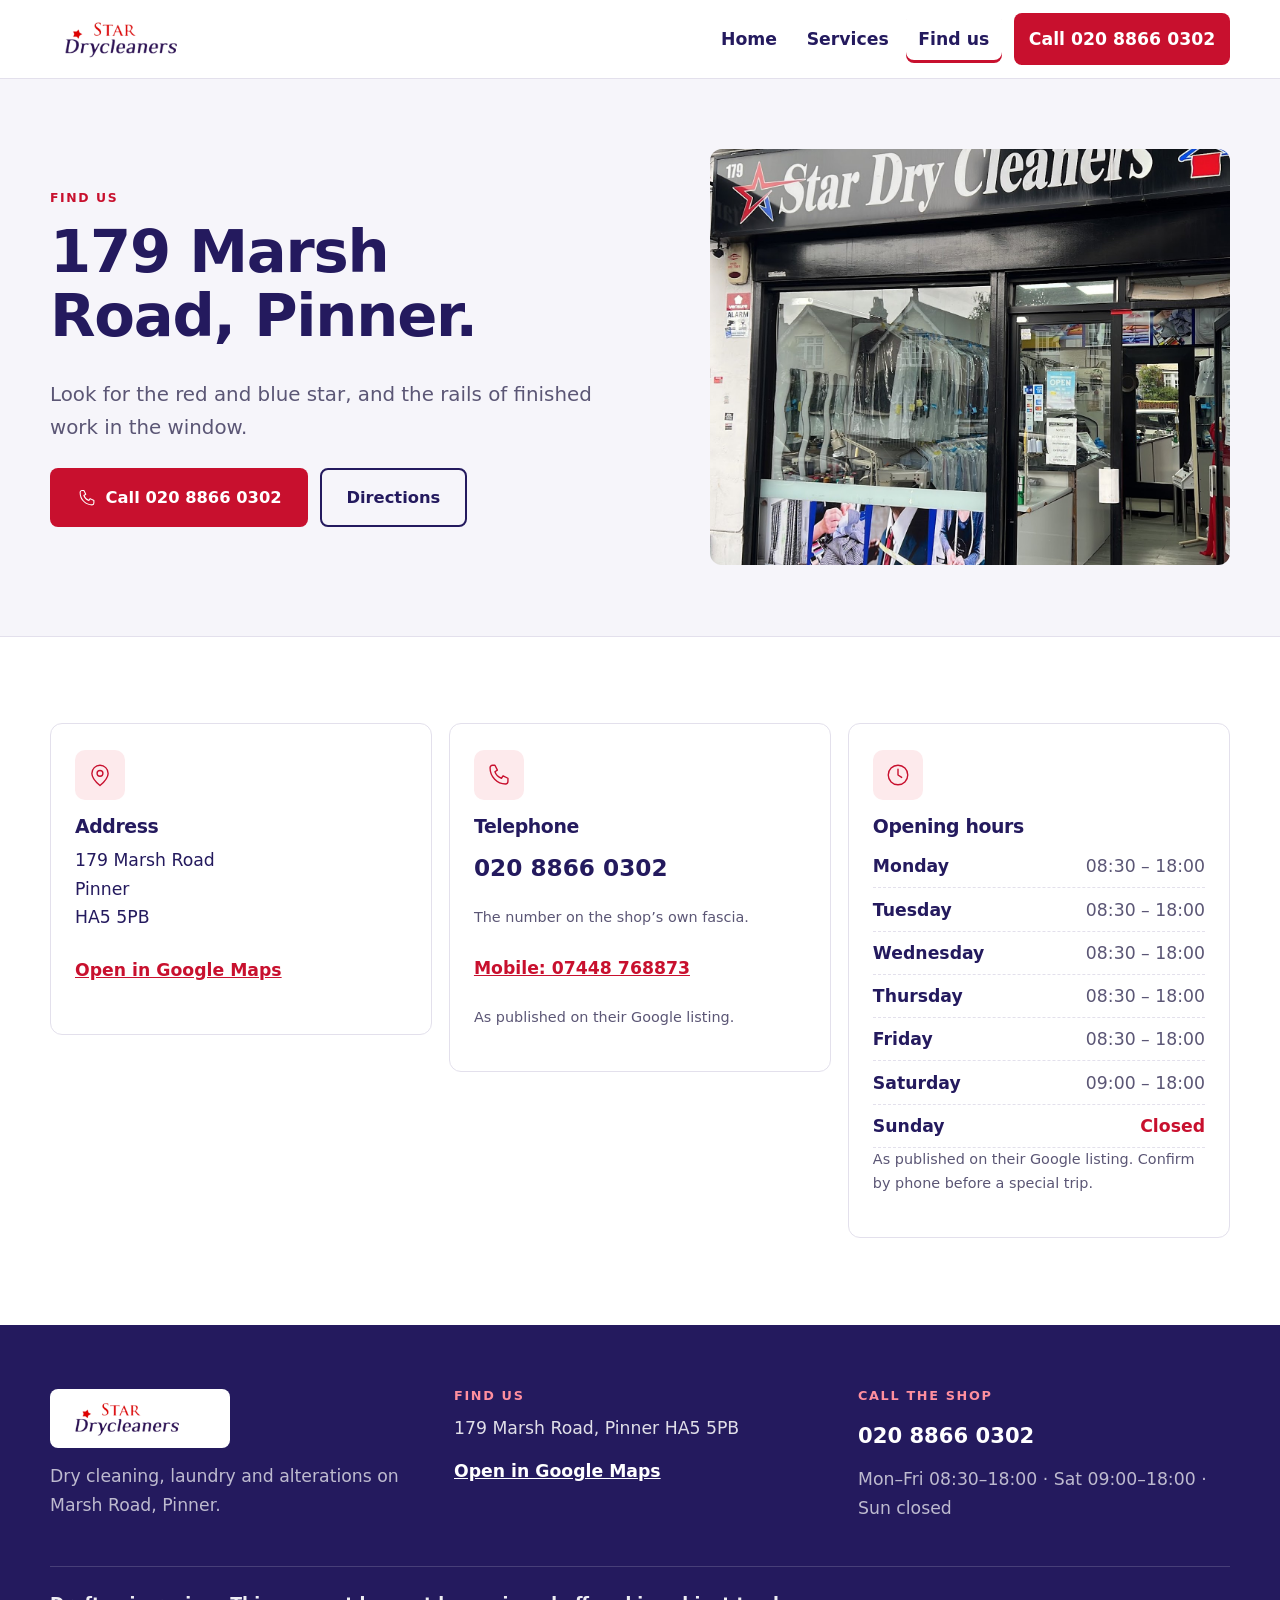
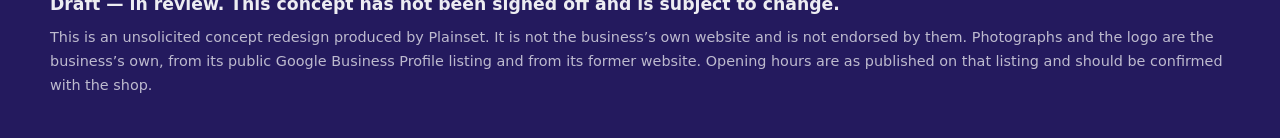
==== contact.html @ ac9503ae "Build Star Dry Cleaners Pinner spec site: 3 pages, brand from their own logo Defect: their Google pr" ====
<!doctype html>
<html lang="en-GB">
<head>
<meta charset="utf-8">
<meta name="viewport" content="width=device-width, initial-scale=1">
<title>Find us — Star Dry Cleaners, 179 Marsh Road, Pinner</title>
<meta name="description" content="Star Dry Cleaners, 179 Marsh Road, Pinner HA5 5PB. Call 020 8866 0302. Opening hours, directions and what we take.">
<link rel="stylesheet" href="assets/css/engine.css">
<link rel="stylesheet" href="assets/css/site.css">
<link rel="icon" href="data:image/svg+xml,%3Csvg xmlns='http://www.w3.org/2000/svg' viewBox='0 0 24 24'%3E%3Crect width='24' height='24' fill='%23241a5e'/%3E%3Cpath fill='%23de0000' d='M12 3l2.6 5.4 5.8.8-4.2 4 1 5.8L12 16.3 6.8 19l1-5.8-4.2-4 5.8-.8z'/%3E%3C/svg%3E">
<script>if('IntersectionObserver' in window)document.documentElement.className='js';</script>
</head>
<body>
<a class="skip" href="#main">Skip to content</a>
<header class="site-head">
  <div class="wrap head-in">
    <a class="brand" href="index.html">
      <img src="assets/img/logo.png" width="957" height="260" alt="Star Dry Cleaners, Pinner">
    </a>
    <button class="nav-toggle" type="button" aria-expanded="false" aria-controls="nav">Menu</button>
    <nav id="nav" class="nav" aria-label="Main">
      <a href="index.html">Home</a> <a href="services.html">Services</a> <a href="contact.html" aria-current="page">Find us</a>
      <a class="btn btn--red nav-call" href="tel:+442088660302">Call 020 8866 0302</a>
    </nav>
  </div>
</header>
<main id="main">

  <section class="phero">
    <div class="wrap phero-in">
      <div data-reveal-hero>
        <p class="kicker">Find us</p>
        <h1>179 Marsh Road, Pinner.</h1>
        <p class="lede">Look for the red and blue star, and the rails of finished work in the window.</p>
        <p class="hero-cta">
          <a class="btn btn--red btn--lg" href="tel:+442088660302"><svg class="ico" viewBox="0 0 32 32" fill="none" stroke="currentColor" stroke-width="1.7" stroke-linecap="round" stroke-linejoin="round" aria-hidden="true"><path d="M11 4l3 6-3 2c1.2 3.5 4.5 6.8 8 8l2-3 6 3v4a3 3 0 0 1-3 3C13.8 27 5 18.2 5 7a3 3 0 0 1 3-3Z"/></svg> Call 020 8866 0302</a>
          <a class="btn btn--ghost btn--lg" href="https://www.google.com/maps/search/Star+Dry+Cleaners+179+Marsh+Road+Pinner+HA5+5PB">Directions</a>
        </p>
      </div>
      <div class="phero-media phero-media--square" data-reveal-hero>
        <img src="assets/img/shopfront-street.jpg" width="1400" height="1265" loading="lazy"
             alt="The Star Dry Cleaners shopfront on Marsh Road, with the projecting star sign and the open sign in the door.">
      </div>
    </div>
  </section>

  <section class="sec">
    <div class="wrap contact-grid">
      <div class="cbox" data-reveal="1">
        <span class="cbox-ico"><svg class="ico" viewBox="0 0 32 32" fill="none" stroke="currentColor" stroke-width="1.7" stroke-linecap="round" stroke-linejoin="round" aria-hidden="true"><path d="M16 29s10-8.6 10-15A10 10 0 0 0 6 14c0 6.4 10 15 10 15Z"/><circle cx="16" cy="14" r="3.6"/></svg></span>
        <h2>Address</h2>
        <p>179 Marsh Road<br>Pinner<br>HA5 5PB</p>
        <p><a class="tlink" href="https://www.google.com/maps/search/Star+Dry+Cleaners+179+Marsh+Road+Pinner+HA5+5PB">Open in Google Maps</a></p>
      </div>
      <div class="cbox" data-reveal="2">
        <span class="cbox-ico"><svg class="ico" viewBox="0 0 32 32" fill="none" stroke="currentColor" stroke-width="1.7" stroke-linecap="round" stroke-linejoin="round" aria-hidden="true"><path d="M11 4l3 6-3 2c1.2 3.5 4.5 6.8 8 8l2-3 6 3v4a3 3 0 0 1-3 3C13.8 27 5 18.2 5 7a3 3 0 0 1 3-3Z"/></svg></span>
        <h2>Telephone</h2>
        <p><a class="big-tel" href="tel:+442088660302">020 8866 0302</a></p>
        <p class="muted small">The number on the shop&rsquo;s own fascia.</p>
        <p><a class="tlink" href="tel:+447448768873">Mobile: 07448 768873</a></p>
        <p class="muted small">As published on their Google listing.</p>
      </div>
      <div class="cbox cbox--hours" data-reveal="3">
        <span class="cbox-ico"><svg class="ico" viewBox="0 0 32 32" fill="none" stroke="currentColor" stroke-width="1.7" stroke-linecap="round" stroke-linejoin="round" aria-hidden="true"><circle cx="16" cy="16" r="12"/><path d="M16 9v7l4.5 3"/></svg></span>
        <h2>Opening hours</h2>
        <dl class="hours">
            <div class="hrow"><dt>Monday</dt><dd>08:30 &ndash; 18:00</dd></div>
            <div class="hrow"><dt>Tuesday</dt><dd>08:30 &ndash; 18:00</dd></div>
            <div class="hrow"><dt>Wednesday</dt><dd>08:30 &ndash; 18:00</dd></div>
            <div class="hrow"><dt>Thursday</dt><dd>08:30 &ndash; 18:00</dd></div>
            <div class="hrow"><dt>Friday</dt><dd>08:30 &ndash; 18:00</dd></div>
            <div class="hrow"><dt>Saturday</dt><dd>09:00 &ndash; 18:00</dd></div>
            <div class="hrow hrow--closed"><dt>Sunday</dt><dd>Closed</dd></div>
        </dl>
        <p class="muted small">As published on their Google listing. Confirm by phone before a
          special trip.</p>
      </div>
    </div>
  </section>

</main>
<footer class="site-foot">
  <div class="wrap foot-in">
    <div class="foot-col">
      <img class="foot-logo" src="assets/img/logo.png" width="957" height="260" alt="Star Dry Cleaners">
      <p class="muted">Dry cleaning, laundry and alterations on Marsh Road, Pinner.</p>
    </div>
    <div class="foot-col">
      <h2>Find us</h2>
      <p>179 Marsh Road, Pinner HA5 5PB</p>
      <p><a class="tlink" href="https://www.google.com/maps/search/Star+Dry+Cleaners+179+Marsh+Road+Pinner+HA5+5PB">Open in Google Maps</a></p>
    </div>
    <div class="foot-col">
      <h2>Call the shop</h2>
      <p><a class="foot-tel" href="tel:+442088660302">020 8866 0302</a></p>
      <p class="muted">Mon&ndash;Fri 08:30&ndash;18:00 &middot; Sat 09:00&ndash;18:00 &middot; Sun&nbsp;closed</p>
    </div>
  </div>
  <div class="wrap foot-note">
    <p><strong>Draft &mdash; in review. This concept has not been signed off and is subject to change.</strong></p>
    <p class="muted small">This is an unsolicited concept redesign produced by Plainset. It is not the
    business&rsquo;s own website and is not endorsed by them. Photographs and the logo are the
    business&rsquo;s own, from its public Google Business Profile listing and from its former website.
    Opening hours are as published on that listing and should be confirmed with the shop.</p>
  </div>
</footer>
<script src="assets/js/main.js"></script>
</body>
</html>
---- assets/css/engine.css ----
/* ==========================================================================
   VDV ENGINE — v0.1.0
   Shared motion and surface layer for every build in this workspace.
   Plain CSS. No build step, no dependency, no runtime.

   Targets: Chrome and Safari. Firefox is not a target.
   Everything here has been measured in Chrome 150 and Safari 26.5.2 — see
   Experiment motionsites/research/ for the evidence behind each rule.

   THE ONE PERFORMANCE RULE, measured at 4x CPU throttle:
     A STATIC SVG filter rasterises once and is essentially free.
     A SMIL-ANIMATED filter re-rasterises every frame, FOREVER — three test
     pieces sat at 21fps while completely stationary because of it.
   So: use filters freely, animate them almost never.
   ========================================================================== */

@layer engine.reset, engine.tokens, engine.motion, engine.surface, engine.guards;

/* ==========================================================================
   TOKENS — the contract each site fills in.
   A site overrides these and inherits everything below.
   ========================================================================== */

@layer engine.tokens {
  :root {
    /* --- the two a site MUST set ------------------------------------------ */
    --brand: #0A5FE0;          /* the one accent */
    --ink: #14171A;            /* body text */

    /* --- derived, so contrast stays predictable across 200 sites ---------- */
    --paper: #FAF9F7;
    --surface: color-mix(in oklab, var(--paper) 96%, var(--ink));
    --rule: color-mix(in oklab, var(--paper) 82%, var(--ink));
    --muted: color-mix(in oklab, var(--ink) 62%, var(--paper));

    /* Contrast flip: light text on dark brands, ink on light ones. The clamp
       turns lightness into a 0/1 switch, so this needs no per-site thought. */
    --on-brand: oklch(from var(--brand)
                      clamp(0, (0.62 - l) * 100, 1) 0 h);

    /* --- motion ----------------------------------------------------------- */
    --dur-fast: 180ms;
    --dur: 320ms;
    --dur-slow: 620ms;
    --ease-out: cubic-bezier(0.22, 1, 0.36, 1);

    /* Spring easings, generated from the damped-harmonic-oscillator solution
       and sampled into linear(). Ours — no library, no licence, no runtime.
       Regenerate with .pipeline/engine/springs.py if you want other curves. */
    --ease-snap: linear(0, 0.03, 0.1069, 0.2131, 0.3344, 0.4596, 0.5805, 0.6914,
                 0.7888, 0.8709, 0.9374, 0.9888, 1.0264, 1.052, 1.0674, 1.0747,
                 1.0757, 1.0721, 1.0654, 1.0568, 1.0475, 1.0381, 1.0293, 1.0214,
                 1.0146, 1.009, 1.0045, 1.0009, 0.9982, 0.9963, 0.995, 0.9942,
                 0.9939, 0.9939, 0.9942, 0.9947, 0.9953, 0.9959, 0.9966, 0.9972,
                 0.9978, 0.9983, 1);
    --ease-settle: linear(0, 0.0219, 0.0781, 0.1569, 0.2485, 0.3455, 0.4425,
                   0.5354, 0.6216, 0.6992, 0.7676, 0.8264, 0.876, 0.9168, 0.9496,
                   0.9753, 0.9948, 1.0091, 1.019, 1.0253, 1.0287, 1.0299, 1.0294,
                   1.0277, 1.0253, 1.0224, 1.0194, 1.0164, 1.0136, 1.011, 1.0087,
                   1.0067, 1.005, 1.0035, 1.0023, 1.0013, 1.0005, 0.9999, 0.9994,
                   0.9991, 0.9989, 0.9988, 1);
    --ease-gentle: linear(0, 0.017, 0.061, 0.123, 0.1959, 0.2743, 0.3542, 0.4325,
                   0.5072, 0.5769, 0.6407, 0.6982, 0.7494, 0.7942, 0.8332, 0.8666,
                   0.895, 0.9188, 0.9387, 0.955, 0.9683, 0.9789, 0.9873, 0.9938,
                   0.9987, 1.0023, 1.0049, 1.0066, 1.0077, 1.0082, 1.0083, 1.0081,
                   1.0077, 1.0071, 1.0064, 1.0057, 1.005, 1.0043, 1.0036, 1.003,
                   1.0024, 1.0019, 1);
  }
}

/* ==========================================================================
   MOTION — reuses the data-reveal hook all 204 sites already have,
   so adopting this deletes JS with zero markup changes.
   ========================================================================== */

@layer engine.motion {

  /* Finished state is the DEFAULT. A browser without scroll timelines gets the
     final layout, never a blank box. Motion is layered on below. */
  [data-reveal] { opacity: 1; }

  @supports (animation-timeline: view()) {
    [data-reveal] {
      animation: eng-reveal linear both;
      animation-timeline: view();
      animation-range: entry 10% cover 26%;
    }
    @keyframes eng-reveal {
      from { opacity: 0; translate: 0 22px; }
      to   { opacity: 1; translate: 0 0; }
    }
    /* Stagger by shifting the RANGE, not by adding delays — a delay on a
       progress timeline does nothing useful. */
    [data-reveal="2"] { animation-range: entry 14% cover 30%; }
    [data-reveal="3"] { animation-range: entry 18% cover 34%; }
    [data-reveal="4"] { animation-range: entry 22% cover 38%; }

    /* ABOVE THE FOLD: view() is wrong here. Its range starts when the element
       ENTERS the viewport, so something already on screen begins ~75% through
       its range and looks frozen. Use scroll() with an absolute range. */
    [data-reveal-hero] {
      animation: eng-reveal linear both;
      animation-timeline: scroll(root block);
      animation-range: 0 40vh;
    }
  }

  /* Scroll progress bar — replaces the last scroll listener. */
  .eng-progress { position: fixed; inset-block-start: 0; inset-inline: 0;
                  height: 3px; z-index: 90; }
  .eng-progress__fill { height: 100%; background: var(--brand);
                        transform-origin: left; scale: 0 1; }
  @supports (animation-timeline: scroll()) {
    .eng-progress__fill {
      animation: eng-grow linear both;
      animation-timeline: scroll(root block);
    }
    @keyframes eng-grow { to { scale: 1 1; } }
  }
  /* Hide it entirely where unsupported rather than showing an empty track. */
  @supports not (animation-timeline: scroll()) { .eng-progress { display: none; } }

  /* STRUCTURAL PATTERN — full-bleed backdrop that content scrolls over.
     A sticky viewport-height backdrop, then the content pulled back up over it
     with a negative margin. Cheaper and better-behaved than position:fixed,
     and it composites on the GPU. Put a <video muted loop playsinline> or an
     image inside .eng-backdrop__media. */
  .eng-backdrop { position: relative; z-index: 0; }
  .eng-backdrop__pin { position: sticky; top: 0; height: 100svh;
                       overflow: clip; }   /* clip, NOT hidden — see guards */
  .eng-backdrop__media { width: 100%; height: 100%; object-fit: cover;
                         display: block; }
  .eng-backdrop__fade { position: absolute; inset-inline: 0; inset-block-end: 0;
                        height: 45%; pointer-events: none;
                        background: linear-gradient(to bottom, transparent, var(--backdrop-out, #000)); }
  .eng-backdrop__over { position: relative; z-index: 1; margin-block-start: -100svh; }
}

/* ==========================================================================
   SURFACE — treatments that make flat CSS read as material.
   All static. Nothing here animates a filter.
   ========================================================================== */

@layer engine.surface {

  /* GLASS. Three things stacked, which is what separates this from a plain
     translucent panel:
       1. the blur, plus a saturation/brightness lift so it reads as glass
          rather than as frosted plastic;
       2. a GRADIENT BORDER — a padding-box/border-box mask difference, so the
          edge is bright where light would catch it and dim where it wouldn't.
          `mask-composite: exclude` is what carves the ring;
       3. a faint radial sheen for the specular fall.
     Recreated here from the mechanism, with our own values. */
  .eng-glass {
    position: relative;
    overflow: hidden;
    border-radius: var(--glass-radius, 16px);
    background: linear-gradient(160deg,
                  rgb(255 255 255 / 0.06) 0%,
                  rgb(255 255 255 / 0.02) 45%,
                  rgb(255 255 255 / 0.01) 100%);
    backdrop-filter: blur(16px) saturate(1.5) brightness(1.06);
    -webkit-backdrop-filter: blur(16px) saturate(1.5) brightness(1.06);
    box-shadow: inset 0 0 14px rgb(255 255 255 / 0.12);
    border: none;
  }
  .eng-glass::before {          /* the lit edge */
    content: ""; position: absolute; inset: 0; pointer-events: none;
    border-radius: inherit; padding: 1.5px;
    background: linear-gradient(180deg,
                  rgb(255 255 255 / 0.34) 0%,
                  rgb(255 255 255 / 0.10) 18%,
                  rgb(255 255 255 / 0.03) 45%,
                  rgb(255 255 255 / 0.03) 58%,
                  rgb(255 255 255 / 0.12) 86%,
                  rgb(255 255 255 / 0.28) 100%);
    -webkit-mask: linear-gradient(#fff 0 0) content-box, linear-gradient(#fff 0 0);
            mask: linear-gradient(#fff 0 0) content-box, linear-gradient(#fff 0 0);
    -webkit-mask-composite: xor;
            mask-composite: exclude;
  }
  .eng-glass::after {           /* the sheen */
    content: ""; position: absolute; inset: 0; pointer-events: none;
    border-radius: inherit;
    background:
      radial-gradient(ellipse at 50% 0%, rgb(255 255 255 / 0.05) 0%, transparent 55%),
      radial-gradient(ellipse at center, transparent 55%, rgb(255 255 255 / 0.02) 100%);
  }

  /* LIT MATERIAL. A static heightmap shaded by the renderer's own lighting —
     the fastest thing we measured (143fps median, zero janky frames) and the
     best-looking. Set --eng-height to a greyscale heightmap.

     CRITICAL: lighting filters read the ALPHA channel as the height field, not
     luminance. A greyscale PNG is fully opaque, so feeding it in directly gives
     a perfectly flat surface with a bare hotspot. The feColorMatrix in
     engine-filters.svg moves luminance into alpha. Do not remove it. */
  .eng-material { filter: url(#eng-lit); background: #000; }

  /* Typography defaults that separate "set" from "defaulted". */
  .eng-type h1, .eng-type h2, .eng-type h3 { text-wrap: balance; }
  .eng-type p, .eng-type li { text-wrap: pretty; }
  .eng-type :is(td, th).num { font-variant-numeric: tabular-nums; }
}

/* ==========================================================================
   GUARDS — invariants only, never a look.

   IMPORTANT, and counter-intuitive: being the LAST layer does not make these
   win against a site's CSS. Unlayered styles outrank every layered style, and
   site stylesheets are unlayered. So a guard that MUST hold — the reduced-motion
   block — carries `!important`. The rest are strong defaults the site is free to
   override, which is the behaviour we want.
   ========================================================================== */

@layer engine.guards {

  /* Reduced motion, done correctly. The three usual lines DO NOT stop a
     scroll-driven animation: animation-duration is ignored on a progress-based
     timeline. Measured — a test element kept running 0 -> 0.54 while scrolling.
     Killing the timeline is what actually honours the setting. */
  @media (prefers-reduced-motion: reduce) {
    html { scroll-behavior: auto; }
    *, *::before, *::after {
      animation-duration: 0.001ms !important;
      animation-iteration-count: 1 !important;
      transition-duration: 0.001ms !important;
      animation-timeline: none !important;
    }
    ::view-transition-group(*),
    ::view-transition-old(*),
    ::view-transition-new(*) { animation: none !important; }
    /* SMIL ignores the setting entirely, so any moving filter must be dropped. */
    .eng-material { filter: none !important; }
  }

  /* Text escaping its box is the most common review failure in this workspace.
     `min-width: auto` on a flex/grid child is what allows it.

     Applied to EVERY element on purpose. For a block child `min-width: 0` is
     already the default, so this is a no-op there and only changes flex/grid
     items — which is exactly the intent. `:where()` contributes zero
     specificity, so any site rule that genuinely wants a minimum still wins.

     Earlier versions scoped this to `.eng-grid`/`.eng-card`, which no site in
     the fleet uses — so the guard would never have fired. Guards have to match
     the markup that actually exists. */
  :where(body *) { min-width: 0; box-sizing: border-box; }

  /* And the text itself. Long unbroken strings — a full email address, a URL —
     are what actually overflow. Targeted at elements that hold them rather
     than everything, so ordinary prose keeps normal breaking. */
  :where(p, li, dd, dt, td, th, address, blockquote, figcaption,
         h1, h2, h3, h4, h5, h6) { overflow-wrap: anywhere; }

  /* overflow:hidden makes an element a SCROLL CONTAINER, which silently freezes
     any scroll-driven animation inside it at one frame. Nothing errors; it just
     sits still. Prefer clip. This catches the common accidental case. */
  :where(.eng-backdrop__pin, .eng-clip) { overflow: clip; }

  /* Keyboard focus must always be visible. */
  :where(a, button, summary, [tabindex]):focus-visible {
    outline: 2px solid var(--brand);
    outline-offset: 3px;
  }

  /* Anchors must clear a sticky header. */
  :where([id]) { scroll-margin-top: var(--eng-header-h, 5rem); }
}
---- assets/css/site.css ----
/* ==========================================================================
   Star Dry Cleaners, 179 Marsh Road, Pinner — site styles
   Palette taken from their own logo: red star and red serif STAR, indigo
   italic "Drycleaners", on white. Light ground, deliberately unlike the
   dark treatment used for the Lilly Whites build.
   ========================================================================== */

:root{
  --indigo:#241a5e;
  --indigo-2:#3b2f7d;
  --ink-3:#5b5675;
  --red:#c8102e;            /* AA-safe on white for text and small UI */
  --red-bright:#de0000;     /* sampled from their logo — large areas only */
  --red-soft:#fdeaec;
  --paper:#ffffff;
  --paper-2:#f6f5fa;
  --line:#e3e0ec;
  --ease-out:cubic-bezier(.22,.75,.3,1);
  --wrap:1180px;
  --r:12px;
}

*,*::before,*::after{box-sizing:border-box}
html{-webkit-text-size-adjust:100%}
body{
  margin:0;background:var(--paper);color:var(--indigo);
  font:400 clamp(1rem,.96rem + .2vw,1.08rem)/1.66 ui-sans-serif,system-ui,-apple-system,"Segoe UI",Roboto,Helvetica,Arial,sans-serif;
  -webkit-font-smoothing:antialiased;
}
img{max-width:100%;height:auto;display:block}
a{color:var(--red)}
a:focus-visible,button:focus-visible{outline:3px solid var(--red);outline-offset:3px;border-radius:6px}
/* engine.css:255 puts `overflow-wrap:anywhere` on headings, which breaks words
   mid-character on narrow screens. Headings break on words only. */
h1,h2,h3,h4{overflow-wrap:normal;word-break:normal;text-wrap:balance}
h1,h2,h3{margin:0 0 .5em;line-height:1.09;letter-spacing:-.021em;font-weight:800}
h1{font-size:clamp(2.1rem,1.35rem + 3.2vw,3.7rem)}
h2{font-size:clamp(1.6rem,1.15rem + 2vw,2.6rem)}
h3{font-size:clamp(1.08rem,1rem + .42vw,1.26rem)}
p{margin:0 0 1rem}
em{font-style:italic}
.wrap{width:min(100% - 2.4rem,var(--wrap));margin-inline:auto}
.muted{color:var(--ink-3)}
.small{font-size:.9rem}
.skip{position:absolute;left:-9999px}
.skip:focus{left:1rem;top:1rem;z-index:99;background:var(--indigo);color:#fff;padding:.7rem 1rem;border-radius:8px}

.kicker{font-size:.775rem;font-weight:800;letter-spacing:.13em;text-transform:uppercase;
  color:var(--red);margin:0 0 .7rem;display:flex;align-items:center;gap:.5rem;flex-wrap:wrap}
.kicker--light{color:#ffe3e7}   /* 4.87:1 on the red band, 12.6:1 on indigo */
.rate{display:inline-flex;align-items:center;gap:.3rem;font-size:.95rem;letter-spacing:0;color:var(--indigo)}
.star{width:15px;height:15px;color:var(--red-bright);flex:0 0 auto}

/* ---------- buttons ---------- */
.btn{display:inline-flex;align-items:center;justify-content:center;gap:.55rem;
  min-height:48px;padding:.72rem 1.3rem;border-radius:8px;border:2px solid transparent;
  font-weight:700;text-decoration:none;cursor:pointer;
  transition:transform .18s var(--ease-out),background-color .18s,color .18s,border-color .18s}
.btn:hover{transform:translateY(-2px)}
.btn[href^="tel:"]{white-space:nowrap}
.btn--lg{min-height:54px;padding:.85rem 1.55rem;font-size:1.02rem}
.btn--red{background:var(--red);color:#fff}
.btn--red:hover{background:#a60d26}
.btn--white{background:#fff;color:var(--indigo)}
.btn--white:hover{background:var(--red-soft)}
.btn--ghost{background:transparent;color:var(--indigo);border-color:var(--indigo)}
.btn--ghost:hover{background:var(--indigo);color:#fff}
.btn--ghost-light{background:transparent;color:#fff;border-color:rgba(255,255,255,.75)}
.btn--ghost-light:hover{background:#fff;color:var(--indigo)}
.btn .ico{width:20px;height:20px;flex:0 0 auto}
.ico{width:26px;height:26px}

/* ---------- header ---------- */
.site-head{position:sticky;top:0;z-index:40;background:#fff;border-bottom:1px solid var(--line)}
.head-in{display:flex;align-items:center;gap:1rem;min-height:78px}
.brand{margin-right:auto;display:flex;align-items:center;min-height:44px}
.brand img{width:170px;height:auto}
.nav{display:flex;align-items:center;gap:.25rem}
.nav a{color:var(--indigo);text-decoration:none;padding:.6rem .8rem;border-radius:8px;
  font-weight:600;min-height:44px;display:inline-flex;align-items:center}
.nav a:hover{background:var(--paper-2)}
@media (min-width:761px){.nav a[aria-current="page"]{box-shadow:inset 0 -3px 0 var(--red)}}
.nav .nav-call{margin-left:.5rem;color:#fff}
.nav-toggle{display:none;white-space:nowrap;background:transparent;color:var(--indigo);
  border:2px solid var(--indigo);border-radius:8px;min-height:44px;padding:.5rem 1rem;font-weight:700}

/* ---------- hero ---------- */
.hero{position:relative;padding-bottom:clamp(2rem,1rem + 4vw,4rem);background:var(--paper-2)}
.hero-img img{width:100%;aspect-ratio:16/8;object-fit:cover;object-position:50% 42%}
.hero-card{
  background:#fff;border:1px solid var(--line);border-radius:var(--r);
  padding:clamp(1.5rem,1rem + 2vw,2.6rem);max-width:44rem;
  margin-top:clamp(-3.5rem,-2rem - 3vw,-1.5rem);position:relative;z-index:2;
  box-shadow:0 24px 60px -34px rgba(36,26,94,.5);
  border-top:4px solid var(--red);
}
.lede{font-size:clamp(1.04rem,1rem + .5vw,1.24rem);color:var(--ink-3);max-width:34rem}
.hero-cta{display:flex;flex-wrap:wrap;gap:.7rem;margin:1.5rem 0 0}

/* ---------- strip ---------- */
.strip{background:var(--indigo);color:#fff}
.strip-in{display:grid;grid-template-columns:repeat(3,1fr);gap:1rem;padding:1.15rem 0}
.strip p{display:flex;align-items:center;gap:.65rem;margin:0;font-weight:700;font-size:.96rem}
.strip .ico{width:24px;height:24px;flex:0 0 auto;color:#ff8f9e}

/* ---------- sections ---------- */
.sec{padding:clamp(3rem,2rem + 5vw,5.4rem) 0}
.sec--tint{background:var(--paper-2)}
.sec-head{max-width:44rem;margin-bottom:2.3rem}
.sec-sub{color:var(--ink-3);font-size:1.04rem}
.sec-more{margin-top:2rem}
.sr-head{font-size:clamp(1.4rem,1.15rem + 1vw,2rem);margin-bottom:1.6rem}

.cards{display:grid;gap:1.05rem;grid-template-columns:repeat(auto-fit,minmax(256px,1fr))}
@media (min-width:1000px){.cards{grid-template-columns:repeat(3,1fr)}}
.card{background:#fff;border:1px solid var(--line);border-radius:var(--r);padding:1.5rem 1.4rem;
  display:flex;flex-direction:column;transition:transform .2s var(--ease-out),box-shadow .2s,border-color .2s}
.card:hover{transform:translateY(-4px);box-shadow:0 14px 30px -18px rgba(36,26,94,.35);border-color:#cfc9e0}
.card-ico{display:inline-flex;align-items:center;justify-content:center;width:52px;height:52px;
  border-radius:10px;background:var(--red-soft);color:var(--red);margin-bottom:1rem}
.card h3{margin-bottom:.4rem}
.card p{color:var(--ink-3);margin:0}

/* ---------- feature ---------- */
.feature{padding:clamp(3rem,2rem + 5vw,5.4rem) 0;background:var(--indigo);color:#fff}
.feature-in{display:grid;gap:clamp(1.8rem,1rem + 3vw,3.4rem);
  grid-template-columns:minmax(0,1fr) minmax(0,.95fr);align-items:center}
.feature-media img{border-radius:var(--r);width:100%;aspect-ratio:4/3;object-fit:cover}
.feature-copy h2{color:#fff}
.feature-copy p{color:rgba(255,255,255,.87)}
.feature-cta{margin-top:1.4rem}

/* ---------- quotes ---------- */
.quotes{display:grid;gap:1.05rem;grid-template-columns:repeat(auto-fit,minmax(278px,1fr))}
.quote{margin:0;background:#fff;border:1px solid var(--line);border-radius:var(--r);
  padding:1.5rem 1.4rem;display:flex;flex-direction:column}
.quote .stars{display:flex;gap:2px;margin-bottom:.8rem}
.quote blockquote{margin:0 0 1rem}
.quote p{margin:0;color:var(--indigo-2)}
.quote figcaption{margin-top:auto;font-weight:700;font-size:.95rem}
.quote figcaption span{display:block;font-weight:400;color:var(--ink-3);font-size:.85rem}

/* ---------- band ---------- */
.band{background:var(--red);color:#fff;padding:clamp(2.8rem,2rem + 4vw,4.4rem) 0}
.band-in{max-width:46rem}
.band h2{color:#fff}
.band-sub{color:rgba(255,255,255,.94);font-size:1.06rem}
.band-cta{display:flex;flex-wrap:wrap;gap:.7rem;margin-top:1.5rem}

/* ---------- page hero ---------- */
.phero{background:var(--paper-2);padding:clamp(2.5rem,2rem + 4vw,4.4rem) 0;border-bottom:1px solid var(--line)}
.phero-in{display:grid;gap:clamp(1.6rem,1rem + 3vw,3rem);
  grid-template-columns:minmax(0,1fr) minmax(0,.85fr);align-items:center}
.phero-media img{border-radius:var(--r);width:100%;aspect-ratio:16/10;object-fit:cover}
/* shopfront-street.jpg is 1400x1265 — nearly square. A 16/10 box threw away 31%. */
.phero-media--square img{aspect-ratio:5/4}

/* ---------- rows / split ---------- */
.srows{display:grid;gap:.85rem}
.srow{display:flex;gap:1.1rem;align-items:flex-start;padding:1.35rem;border:1px solid var(--line);
  border-radius:var(--r);background:#fff;transition:border-color .2s,transform .2s var(--ease-out)}
.srow:hover{border-color:var(--red);transform:translateX(3px)}
.srow-ico{display:inline-flex;align-items:center;justify-content:center;width:50px;height:50px;flex:0 0 auto;
  border-radius:10px;background:var(--red-soft);color:var(--red)}
.srow h3{margin-bottom:.25rem}
.srow p{margin:0;color:var(--ink-3)}

.split{display:grid;gap:clamp(1.8rem,1rem + 3vw,3.2rem);
  grid-template-columns:minmax(0,1fr) minmax(0,.85fr);align-items:center}
.split-media img{border-radius:var(--r);width:100%;aspect-ratio:4/5;object-fit:cover}
.ticks{list-style:none;margin:1.2rem 0 1rem;padding:0;display:grid;gap:.5rem;
  grid-template-columns:repeat(auto-fit,minmax(180px,1fr))}
.ticks li{display:flex;align-items:center;gap:.6rem;font-weight:600}
.ticks .ico{width:19px;height:19px;color:var(--red);flex:0 0 auto}

.note{background:var(--red-soft);border-radius:var(--r);padding:clamp(1.6rem,1rem + 2vw,2.5rem);
  max-width:52rem;border-left:4px solid var(--red)}
.note h2{font-size:clamp(1.3rem,1.1rem + 1vw,1.85rem)}
.note p{margin-bottom:.7rem}

/* ---------- contact ---------- */
.contact-grid{display:grid;gap:1.05rem;align-items:start;grid-template-columns:repeat(auto-fit,minmax(264px,1fr))}
.cbox{border:1px solid var(--line);border-radius:var(--r);padding:1.6rem 1.5rem;background:#fff}
.cbox h2{font-size:1.18rem;margin-bottom:.6rem}
.cbox-ico{display:inline-flex;align-items:center;justify-content:center;width:50px;height:50px;
  border-radius:10px;background:var(--red-soft);color:var(--red);margin-bottom:1rem}
.big-tel{font-size:1.45rem;font-weight:800;text-decoration:none;color:var(--indigo);
  display:inline-flex;align-items:center;min-height:44px}
.big-tel:hover{color:var(--red)}
.tlink{display:inline-flex;align-items:center;min-height:44px;font-weight:600}
.hours{margin:0;display:grid;gap:.05rem}
.hrow{display:flex;justify-content:space-between;gap:1rem;padding:.4rem 0;border-bottom:1px dashed var(--line)}
.hrow dt{font-weight:600}
.hrow dd{margin:0;color:var(--ink-3);font-variant-numeric:tabular-nums}
.hrow--closed dd{color:var(--red);font-weight:700}

/* ---------- footer ---------- */
.site-foot{background:var(--indigo);color:#fff;padding:clamp(2.6rem,2rem + 3vw,4rem) 0 2rem}
.foot-in{display:grid;gap:2rem;grid-template-columns:repeat(auto-fit,minmax(228px,1fr))}
.foot-logo{width:180px;background:#fff;border-radius:8px;padding:.5rem .7rem;margin-bottom:.9rem}
.foot-col h2{font-size:.8rem;letter-spacing:.13em;text-transform:uppercase;color:#ff8f9e;margin-bottom:.7rem}
.foot-col p{margin:0 0 .45rem;color:rgba(255,255,255,.86)}
.foot-col a{color:#fff}
.foot-tel{font-size:1.32rem;font-weight:800;text-decoration:none;display:inline-flex;align-items:center;min-height:44px}
.foot-tel:hover{color:#ff8f9e}
.site-foot .muted{color:rgba(255,255,255,.7)}
.foot-note{margin-top:2.3rem;padding-top:1.4rem;border-top:1px solid rgba(255,255,255,.16)}
.foot-note p{margin:0 0 .5rem;color:rgba(255,255,255,.92)}

/* ==========================================================================
   Reveal — replaces engine.css's scroll-linked motion, which strands
   elements at partial opacity. AGENTS.md standing rule, 2026-07-11.
   ========================================================================== */
@supports (animation-timeline: view()){
  [data-reveal],[data-reveal-hero]{animation:none;animation-timeline:none}
}
[data-reveal],[data-reveal-hero]{opacity:1}
@media (prefers-reduced-motion:no-preference){
  .js [data-reveal]:not(.is-visible),
  .js [data-reveal-hero]:not(.is-visible){opacity:0;translate:0 18px}
  .js [data-reveal],.js [data-reveal-hero]{
    transition:opacity 560ms var(--ease-out),translate 560ms var(--ease-out)}
  .js [data-reveal].is-visible,.js [data-reveal-hero].is-visible{opacity:1;translate:0 0}
  .js [data-reveal="2"]{transition-delay:80ms}
  .js [data-reveal="3"]{transition-delay:160ms}
}

/* ---------- responsive ---------- */
@media (max-width:900px){
  .feature-in,.phero-in,.split{grid-template-columns:1fr}
  .feature-media{order:2}
  .strip-in{grid-template-columns:1fr;gap:.6rem}

}
@media (max-width:760px){
  .nav-toggle{display:none}
  .js .nav-toggle{display:inline-flex;align-items:center}
  .nav{
    position:absolute;left:0;right:0;top:100%;background:#fff;
    flex-direction:column;align-items:stretch;gap:.2rem;padding:.6rem 1.2rem 1.2rem;
    border-bottom:1px solid var(--line);box-shadow:0 18px 30px -22px rgba(36,26,94,.5);
  }
  .nav{display:flex}                 /* JS off: nav visible, stacked */
  .js .nav{display:none}             /* JS on: behind the Menu button */
  .js .nav.is-open{display:flex}
  .nav a[aria-current="page"]{background:var(--paper-2);font-weight:800}
  .nav a[aria-current="page"]::before{content:"";width:4px;align-self:stretch;
    background:var(--red);border-radius:2px;margin-right:.55rem}
  .site-head{position:relative}
  .head-in{position:relative;flex-wrap:wrap}
  .nav .nav-call{margin:.5rem 0 0}
  .hero-img img{aspect-ratio:16/11}
  .hero-card{margin-top:-1.4rem}
}
@media (max-width:420px){
  .brand img{width:142px}
}
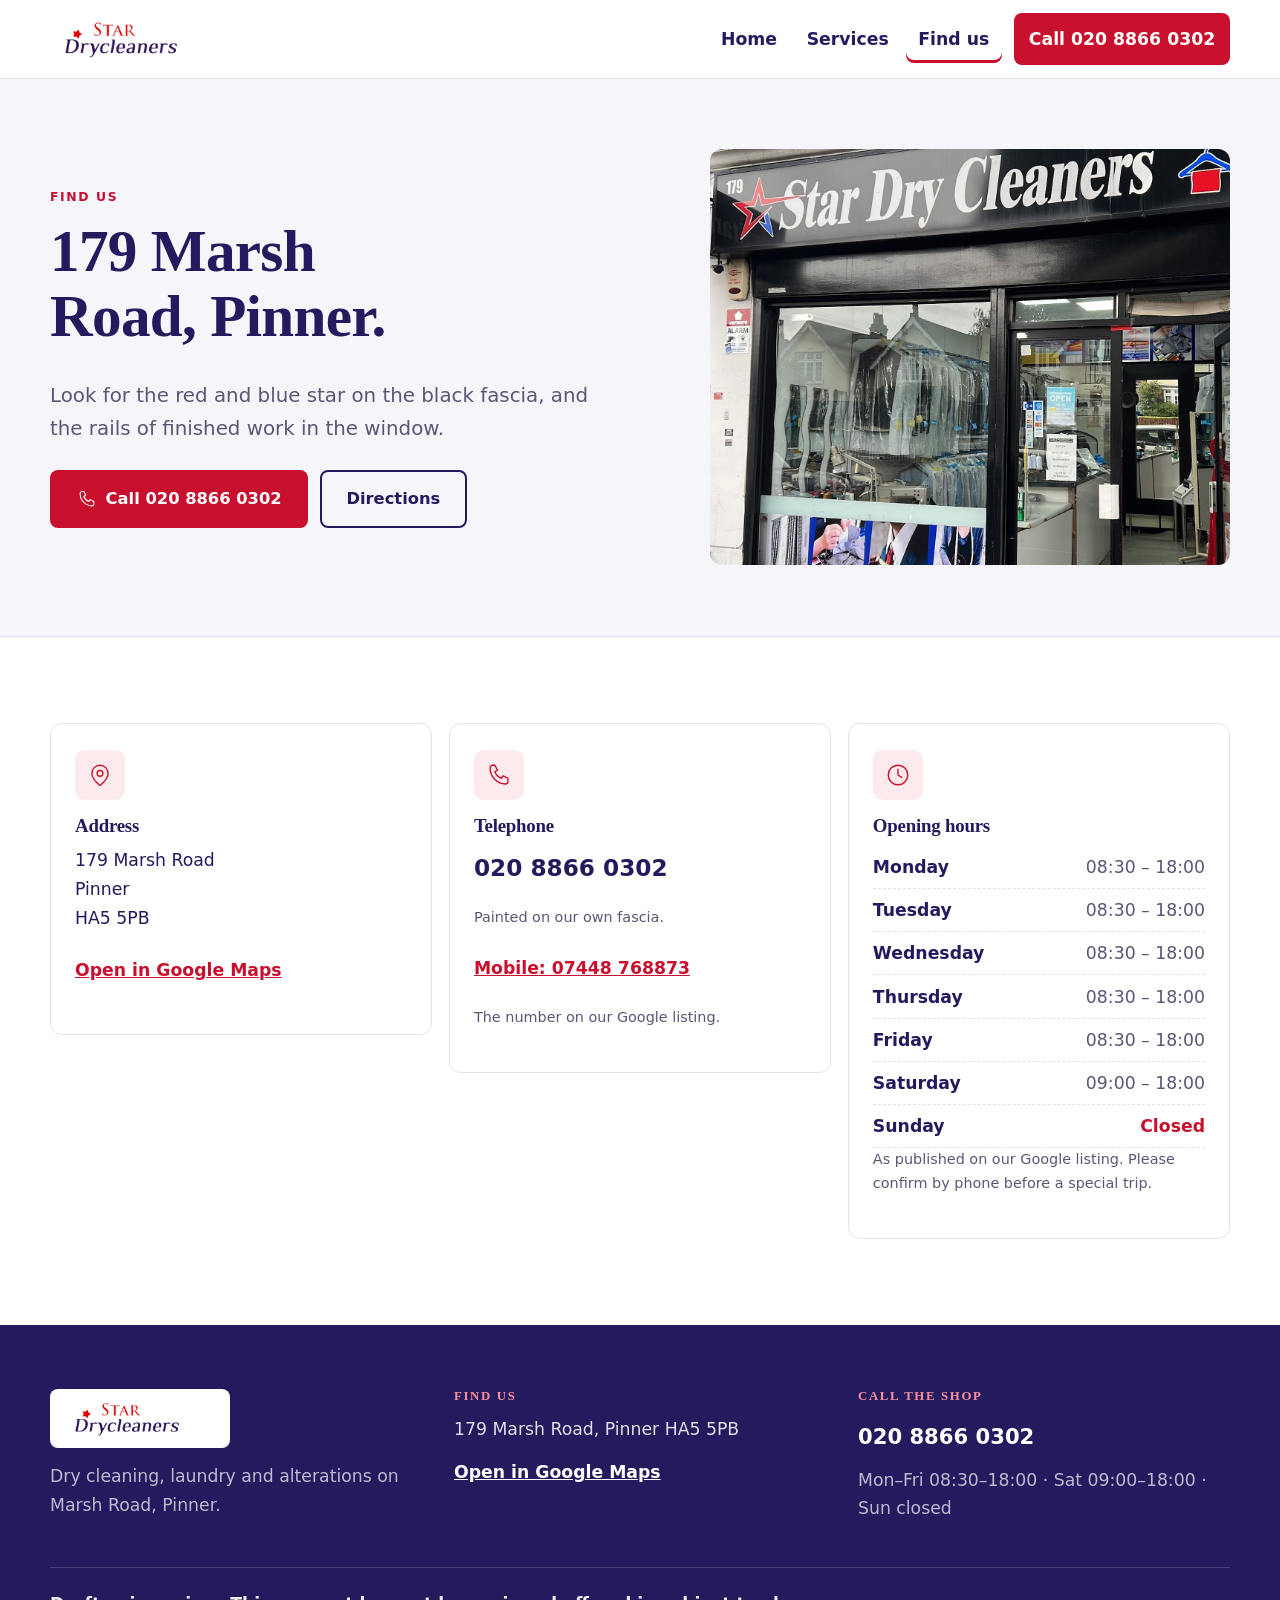
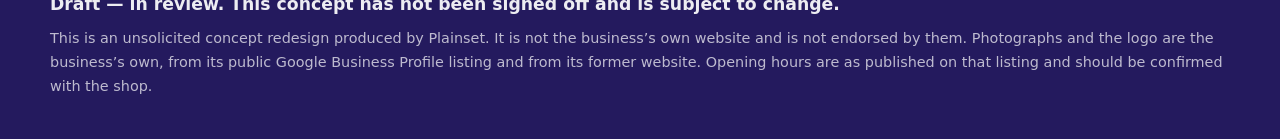
==== commit e74b4d5b: "Round 3: match the hero box to the source ratio so the fascia survives Rounds 2 and 3 both tried to " ====
--- a/contact.html
+++ b/contact.html
@@ -31,7 +31,7 @@
       <div data-reveal-hero>
         <p class="kicker">Find us</p>
         <h1>179 Marsh Road, Pinner.</h1>
-        <p class="lede">Look for the red and blue star, and the rails of finished work in the window.</p>
+        <p class="lede">Look for the red and blue star on the black fascia, and the rails of finished work in the window.</p>
         <p class="hero-cta">
           <a class="btn btn--red btn--lg" href="tel:+442088660302"><svg class="ico" viewBox="0 0 32 32" fill="none" stroke="currentColor" stroke-width="1.7" stroke-linecap="round" stroke-linejoin="round" aria-hidden="true"><path d="M11 4l3 6-3 2c1.2 3.5 4.5 6.8 8 8l2-3 6 3v4a3 3 0 0 1-3 3C13.8 27 5 18.2 5 7a3 3 0 0 1 3-3Z"/></svg> Call 020 8866 0302</a>
           <a class="btn btn--ghost btn--lg" href="https://www.google.com/maps/search/Star+Dry+Cleaners+179+Marsh+Road+Pinner+HA5+5PB">Directions</a>
@@ -39,7 +39,7 @@
       </div>
       <div class="phero-media phero-media--square" data-reveal-hero>
         <img src="assets/img/shopfront-street.jpg" width="1400" height="1265" loading="lazy"
-             alt="The Star Dry Cleaners shopfront on Marsh Road, with the projecting star sign and the open sign in the door.">
+             alt="The Star Dry Cleaners shopfront on Marsh Road: the black fascia with the red and blue star, rails of covered garments in the window, and the OPEN sign in the door.">
       </div>
     </div>
   </section>
@@ -56,9 +56,9 @@
         <span class="cbox-ico"><svg class="ico" viewBox="0 0 32 32" fill="none" stroke="currentColor" stroke-width="1.7" stroke-linecap="round" stroke-linejoin="round" aria-hidden="true"><path d="M11 4l3 6-3 2c1.2 3.5 4.5 6.8 8 8l2-3 6 3v4a3 3 0 0 1-3 3C13.8 27 5 18.2 5 7a3 3 0 0 1 3-3Z"/></svg></span>
         <h2>Telephone</h2>
         <p><a class="big-tel" href="tel:+442088660302">020 8866 0302</a></p>
-        <p class="muted small">The number on the shop&rsquo;s own fascia.</p>
+        <p class="muted small">Painted on our own fascia.</p>
         <p><a class="tlink" href="tel:+447448768873">Mobile: 07448 768873</a></p>
-        <p class="muted small">As published on their Google listing.</p>
+        <p class="muted small">The number on our Google listing.</p>
       </div>
       <div class="cbox cbox--hours" data-reveal="3">
         <span class="cbox-ico"><svg class="ico" viewBox="0 0 32 32" fill="none" stroke="currentColor" stroke-width="1.7" stroke-linecap="round" stroke-linejoin="round" aria-hidden="true"><circle cx="16" cy="16" r="12"/><path d="M16 9v7l4.5 3"/></svg></span>
@@ -72,7 +72,7 @@
             <div class="hrow"><dt>Saturday</dt><dd>09:00 &ndash; 18:00</dd></div>
             <div class="hrow hrow--closed"><dt>Sunday</dt><dd>Closed</dd></div>
         </dl>
-        <p class="muted small">As published on their Google listing. Confirm by phone before a
+        <p class="muted small">As published on our Google listing. Please confirm by phone before a
           special trip.</p>
       </div>
     </div>
--- a/assets/css/site.css
+++ b/assets/css/site.css
@@ -33,7 +33,9 @@
 /* engine.css:255 puts `overflow-wrap:anywhere` on headings, which breaks words
    mid-character on narrow screens. Headings break on words only. */
 h1,h2,h3,h4{overflow-wrap:normal;word-break:normal;text-wrap:balance}
-h1,h2,h3{margin:0 0 .5em;line-height:1.09;letter-spacing:-.021em;font-weight:800}
+h1,h2,h3{margin:0 0 .5em;line-height:1.11;letter-spacing:-.012em;font-weight:700;
+  font-family:"Iowan Old Style","Palatino Linotype",Palatino,Georgia,"Times New Roman",serif}
+.brand-serif{font-family:"Iowan Old Style",Palatino,Georgia,serif}
 h1{font-size:clamp(2.1rem,1.35rem + 3.2vw,3.7rem)}
 h2{font-size:clamp(1.6rem,1.15rem + 2vw,2.6rem)}
 h3{font-size:clamp(1.08rem,1rem + .42vw,1.26rem)}
@@ -86,7 +88,10 @@
 
 /* ---------- hero ---------- */
 .hero{position:relative;padding-bottom:clamp(2rem,1rem + 4vw,4rem);background:var(--paper-2)}
-.hero-img img{width:100%;aspect-ratio:16/8;object-fit:cover;object-position:50% 42%}
+/* shopfront.jpg is 1700x956 and the fascia — with "Tel:020 8866 0302" on it — sits in the
+   top band of the frame. A 16/8 box anchored at 42% cut the number off entirely. Anchor to
+   the top so the sign always survives, and use a shallower crop. */
+.hero-img img{width:100%;aspect-ratio:16/9;object-fit:cover;object-position:50% 12%}
 .hero-card{
   background:#fff;border:1px solid var(--line);border-radius:var(--r);
   padding:clamp(1.5rem,1rem + 2vw,2.6rem);max-width:44rem;
@@ -125,7 +130,7 @@
 .feature{padding:clamp(3rem,2rem + 5vw,5.4rem) 0;background:var(--indigo);color:#fff}
 .feature-in{display:grid;gap:clamp(1.8rem,1rem + 3vw,3.4rem);
   grid-template-columns:minmax(0,1fr) minmax(0,.95fr);align-items:center}
-.feature-media img{border-radius:var(--r);width:100%;aspect-ratio:4/3;object-fit:cover}
+.feature-media img{border-radius:var(--r);width:100%;aspect-ratio:16/9;object-fit:cover}
 .feature-copy h2{color:#fff}
 .feature-copy p{color:rgba(255,255,255,.87)}
 .feature-cta{margin-top:1.4rem}
@@ -151,9 +156,9 @@
 .phero{background:var(--paper-2);padding:clamp(2.5rem,2rem + 4vw,4.4rem) 0;border-bottom:1px solid var(--line)}
 .phero-in{display:grid;gap:clamp(1.6rem,1rem + 3vw,3rem);
   grid-template-columns:minmax(0,1fr) minmax(0,.85fr);align-items:center}
-.phero-media img{border-radius:var(--r);width:100%;aspect-ratio:16/10;object-fit:cover}
+.phero-media img{border-radius:var(--r);width:100%;aspect-ratio:4/3;object-fit:cover}
 /* shopfront-street.jpg is 1400x1265 — nearly square. A 16/10 box threw away 31%. */
-.phero-media--square img{aspect-ratio:5/4}
+.phero-media--square img{aspect-ratio:5/4;object-position:50% 22%}
 
 /* ---------- rows / split ---------- */
 .srows{display:grid;gap:.85rem}
@@ -167,7 +172,7 @@
 
 .split{display:grid;gap:clamp(1.8rem,1rem + 3vw,3.2rem);
   grid-template-columns:minmax(0,1fr) minmax(0,.85fr);align-items:center}
-.split-media img{border-radius:var(--r);width:100%;aspect-ratio:4/5;object-fit:cover}
+.split-media img{border-radius:var(--r);width:100%;aspect-ratio:16/9;object-fit:cover}
 .ticks{list-style:none;margin:1.2rem 0 1rem;padding:0;display:grid;gap:.5rem;
   grid-template-columns:repeat(auto-fit,minmax(180px,1fr))}
 .ticks li{display:flex;align-items:center;gap:.6rem;font-weight:600}
@@ -246,10 +251,10 @@
   .nav a[aria-current="page"]{background:var(--paper-2);font-weight:800}
   .nav a[aria-current="page"]::before{content:"";width:4px;align-self:stretch;
     background:var(--red);border-radius:2px;margin-right:.55rem}
-  .site-head{position:relative}
+  .site-head{position:sticky;top:0}
   .head-in{position:relative;flex-wrap:wrap}
   .nav .nav-call{margin:.5rem 0 0}
-  .hero-img img{aspect-ratio:16/11}
+  .hero-img img{aspect-ratio:16/9;object-position:50% 50%}
   .hero-card{margin-top:-1.4rem}
 }
 @media (max-width:420px){
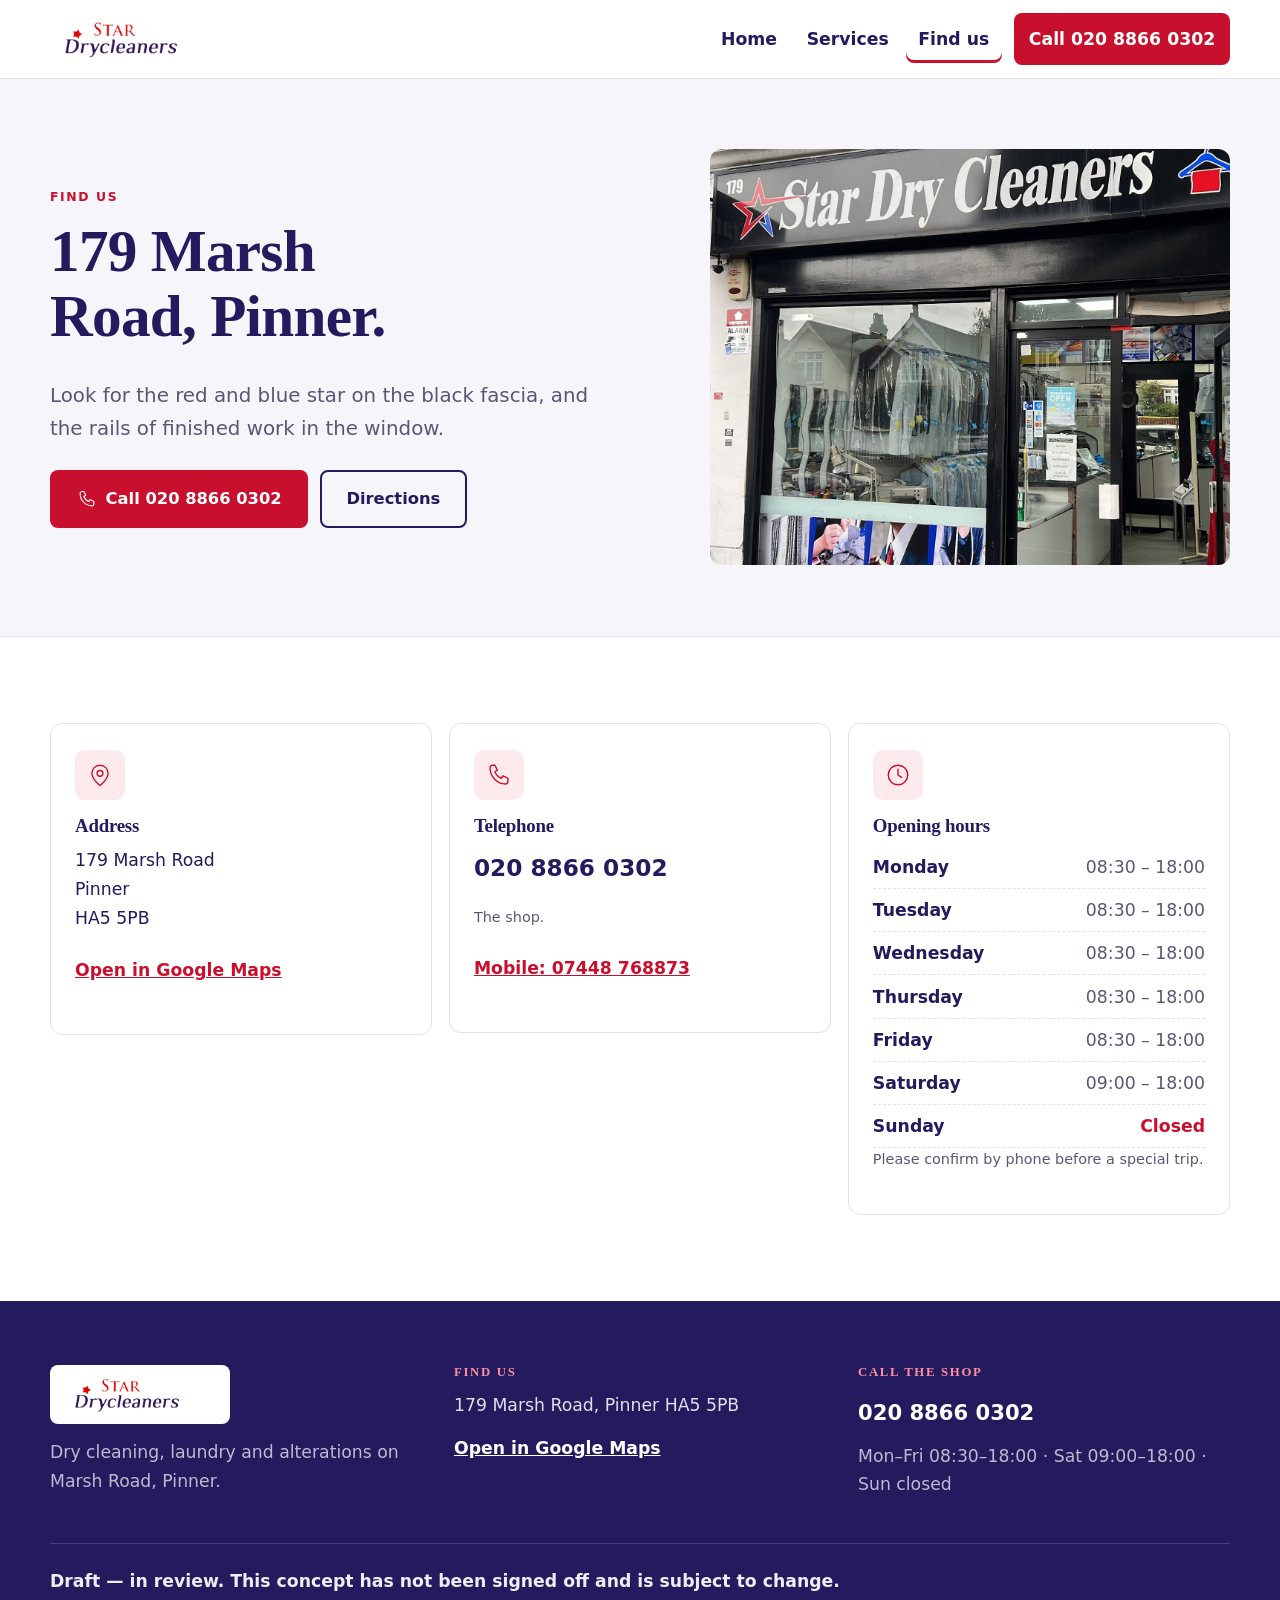
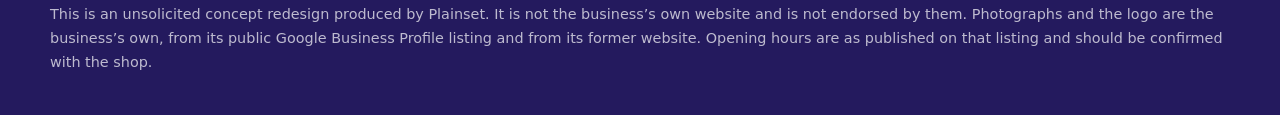
==== commit 6891d72a: "Round 3 passes at 7.7/10; fix the two objective errors flagged for pre-outreach Loop closed. After t" ====
--- a/contact.html
+++ b/contact.html
@@ -56,9 +56,8 @@
         <span class="cbox-ico"><svg class="ico" viewBox="0 0 32 32" fill="none" stroke="currentColor" stroke-width="1.7" stroke-linecap="round" stroke-linejoin="round" aria-hidden="true"><path d="M11 4l3 6-3 2c1.2 3.5 4.5 6.8 8 8l2-3 6 3v4a3 3 0 0 1-3 3C13.8 27 5 18.2 5 7a3 3 0 0 1 3-3Z"/></svg></span>
         <h2>Telephone</h2>
         <p><a class="big-tel" href="tel:+442088660302">020 8866 0302</a></p>
-        <p class="muted small">Painted on our own fascia.</p>
+        <p class="muted small">The shop.</p>
         <p><a class="tlink" href="tel:+447448768873">Mobile: 07448 768873</a></p>
-        <p class="muted small">The number on our Google listing.</p>
       </div>
       <div class="cbox cbox--hours" data-reveal="3">
         <span class="cbox-ico"><svg class="ico" viewBox="0 0 32 32" fill="none" stroke="currentColor" stroke-width="1.7" stroke-linecap="round" stroke-linejoin="round" aria-hidden="true"><circle cx="16" cy="16" r="12"/><path d="M16 9v7l4.5 3"/></svg></span>
@@ -72,8 +71,7 @@
             <div class="hrow"><dt>Saturday</dt><dd>09:00 &ndash; 18:00</dd></div>
             <div class="hrow hrow--closed"><dt>Sunday</dt><dd>Closed</dd></div>
         </dl>
-        <p class="muted small">As published on our Google listing. Please confirm by phone before a
-          special trip.</p>
+        <p class="muted small">Please confirm by phone before a special trip.</p>
       </div>
     </div>
   </section>
--- a/assets/css/site.css
+++ b/assets/css/site.css
@@ -240,13 +240,15 @@
 @media (max-width:760px){
   .nav-toggle{display:none}
   .js .nav-toggle{display:inline-flex;align-items:center}
+  /* With JS off the panel must sit in flow, not float over the page: as an
+     absolutely-positioned block it covered 235px of content under the header. */
   .nav{
-    position:absolute;left:0;right:0;top:100%;background:#fff;
+    position:static;left:0;right:0;top:100%;background:#fff;
     flex-direction:column;align-items:stretch;gap:.2rem;padding:.6rem 1.2rem 1.2rem;
     border-bottom:1px solid var(--line);box-shadow:0 18px 30px -22px rgba(36,26,94,.5);
   }
   .nav{display:flex}                 /* JS off: nav visible, stacked */
-  .js .nav{display:none}             /* JS on: behind the Menu button */
+  .js .nav{display:none;position:absolute}   /* JS on: floats behind the Menu button */
   .js .nav.is-open{display:flex}
   .nav a[aria-current="page"]{background:var(--paper-2);font-weight:800}
   .nav a[aria-current="page"]::before{content:"";width:4px;align-self:stretch;
